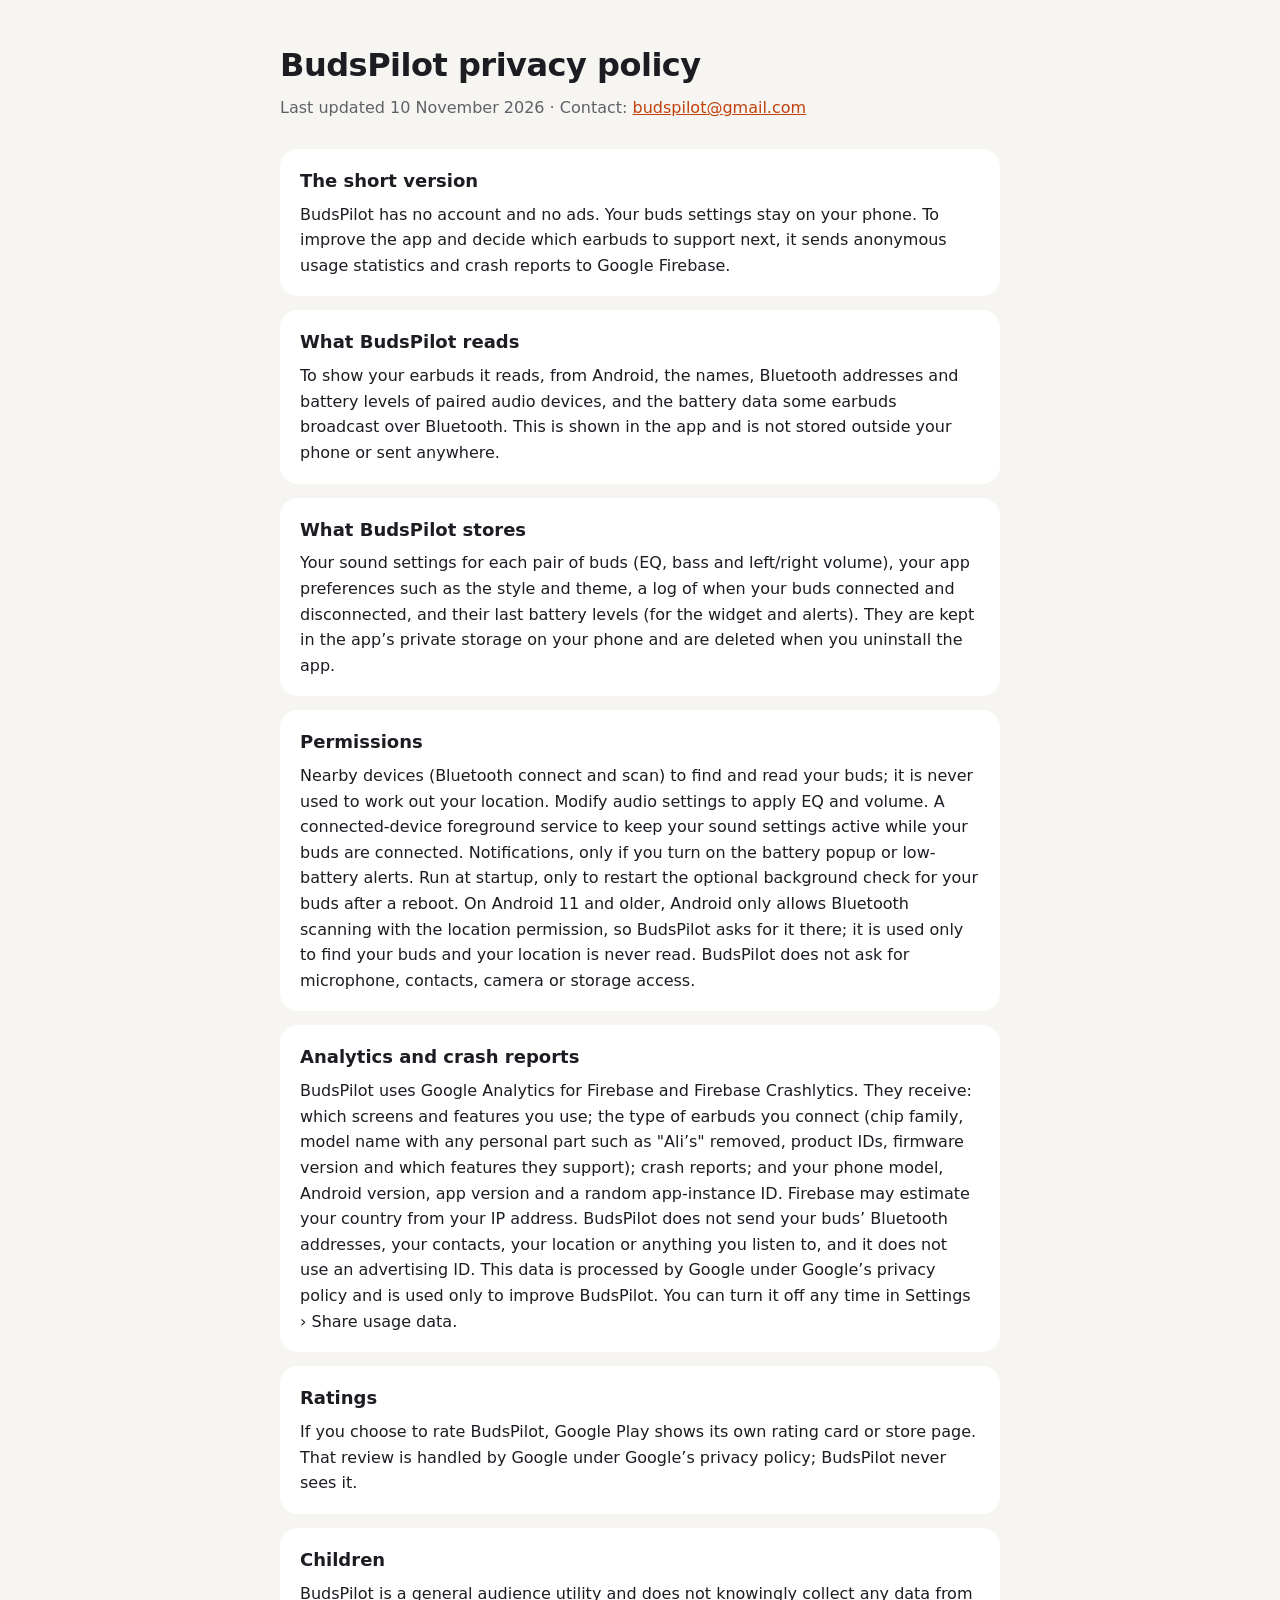
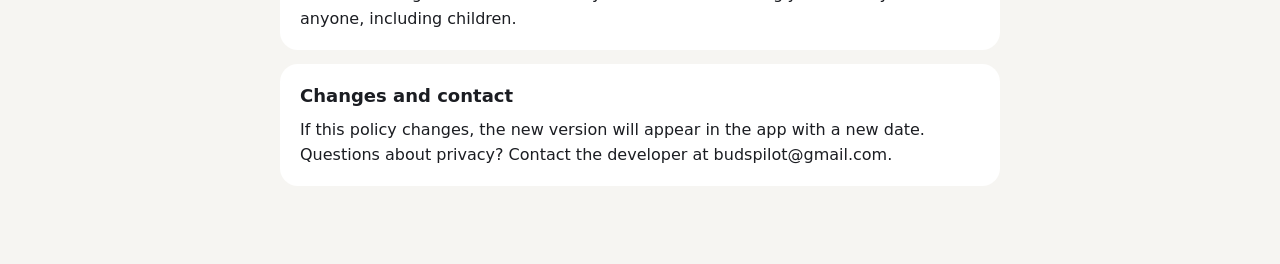
==== privacy.html @ a3b413af "BudsPilot site: landing page and privacy policy" ====
<!doctype html>
<html lang="en">
<head>
<meta charset="utf-8">
<meta name="viewport" content="width=device-width, initial-scale=1">
<title>BudsPilot privacy policy</title>
<meta name="description" content="Privacy policy for BudsPilot, the Android app for earbuds without a companion app.">
<style>
  :root { --bg:#F6F5F2; --card:#FFFFFF; --text:#1B1D22; --muted:#5F6168; --accent:#C2410C; }
  @media (prefers-color-scheme: dark) { :root { --bg:#121316; --card:#1B1C20; --text:#F2F2F3; --muted:#A3A5AD; --accent:#FF9B70; } }
  body { margin:0; background:var(--bg); color:var(--text); font:16px/1.6 system-ui,-apple-system,Segoe UI,Roboto,sans-serif; }
  main { max-width:720px; margin:0 auto; padding:40px 16px 64px; }
  h1 { font-size:32px; margin:0 0 4px; letter-spacing:-0.5px; }
  .meta { color:var(--muted); margin:0 0 28px; }
  section { background:var(--card); border-radius:18px; padding:18px 20px; margin:0 0 14px; }
  h2 { font-size:18px; margin:0 0 6px; }
  p { margin:0; }
  a { color:var(--accent); }
</style>
</head>
<body>
<main>
  <h1>BudsPilot privacy policy</h1>
  <p class="meta">Last updated 10 November 2026 · Contact: <a href="mailto:budspilot@gmail.com">budspilot@gmail.com</a></p>
  <section><h2>The short version</h2><p>BudsPilot has no account and no ads. Your buds settings stay on your phone. To improve the app and decide which earbuds to support next, it sends anonymous usage statistics and crash reports to Google Firebase.</p></section>
  <section><h2>What BudsPilot reads</h2><p>To show your earbuds it reads, from Android, the names, Bluetooth addresses and battery levels of paired audio devices, and the battery data some earbuds broadcast over Bluetooth. This is shown in the app and is not stored outside your phone or sent anywhere.</p></section>
  <section><h2>What BudsPilot stores</h2><p>Your sound settings for each pair of buds (EQ, bass and left/right volume), your app preferences such as the style and theme, a log of when your buds connected and disconnected, and their last battery levels (for the widget and alerts). They are kept in the app’s private storage on your phone and are deleted when you uninstall the app.</p></section>
  <section><h2>Permissions</h2><p>Nearby devices (Bluetooth connect and scan) to find and read your buds; it is never used to work out your location. Modify audio settings to apply EQ and volume. A connected-device foreground service to keep your sound settings active while your buds are connected. Notifications, only if you turn on the battery popup or low-battery alerts. Run at startup, only to restart the optional background check for your buds after a reboot. On Android 11 and older, Android only allows Bluetooth scanning with the location permission, so BudsPilot asks for it there; it is used only to find your buds and your location is never read. BudsPilot does not ask for microphone, contacts, camera or storage access.</p></section>
  <section><h2>Analytics and crash reports</h2><p>BudsPilot uses Google Analytics for Firebase and Firebase Crashlytics. They receive: which screens and features you use; the type of earbuds you connect (chip family, model name with any personal part such as &quot;Ali’s&quot; removed, product IDs, firmware version and which features they support); crash reports; and your phone model, Android version, app version and a random app-instance ID. Firebase may estimate your country from your IP address. BudsPilot does not send your buds’ Bluetooth addresses, your contacts, your location or anything you listen to, and it does not use an advertising ID. This data is processed by Google under Google’s privacy policy and is used only to improve BudsPilot. You can turn it off any time in Settings › Share usage data.</p></section>
  <section><h2>Ratings</h2><p>If you choose to rate BudsPilot, Google Play shows its own rating card or store page. That review is handled by Google under Google’s privacy policy; BudsPilot never sees it.</p></section>
  <section><h2>Children</h2><p>BudsPilot is a general audience utility and does not knowingly collect any data from anyone, including children.</p></section>
  <section><h2>Changes and contact</h2><p>If this policy changes, the new version will appear in the app with a new date. Questions about privacy? Contact the developer at budspilot@gmail.com.</p></section>
</main>
</body>
</html>
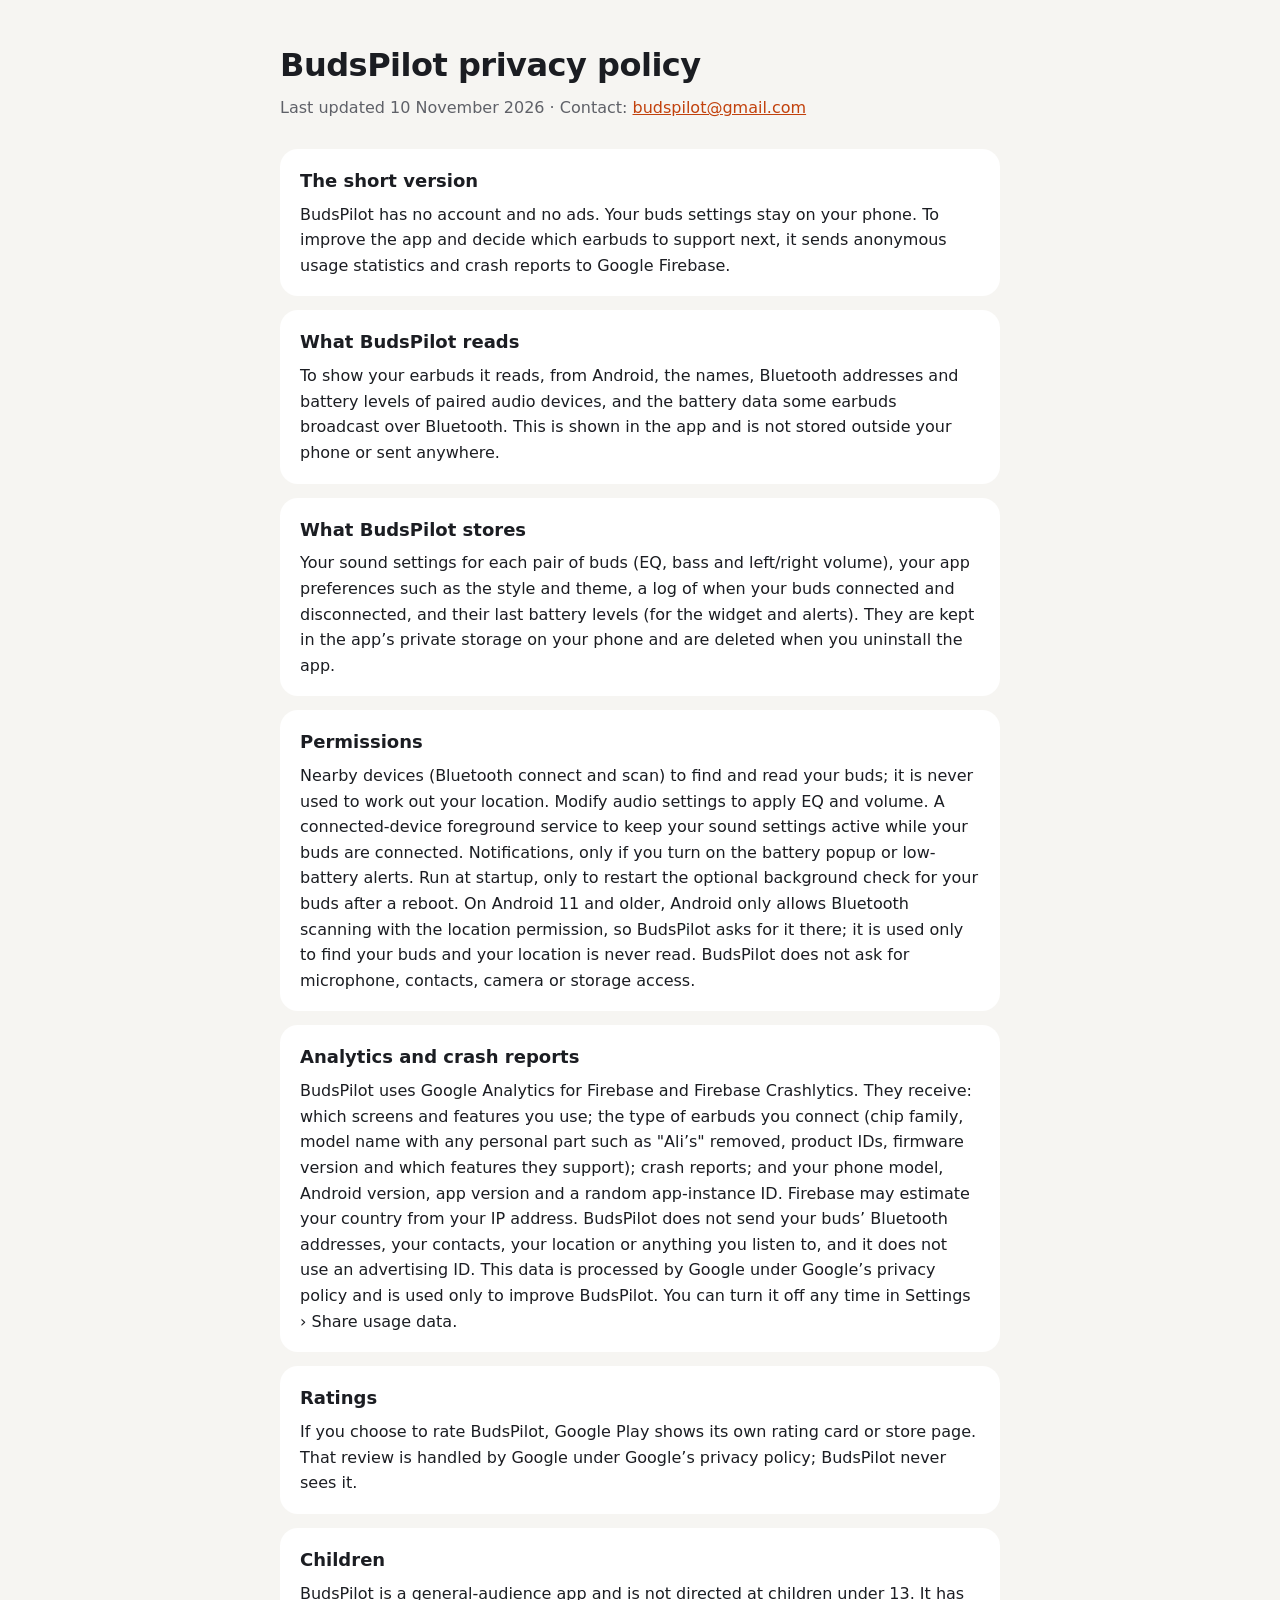
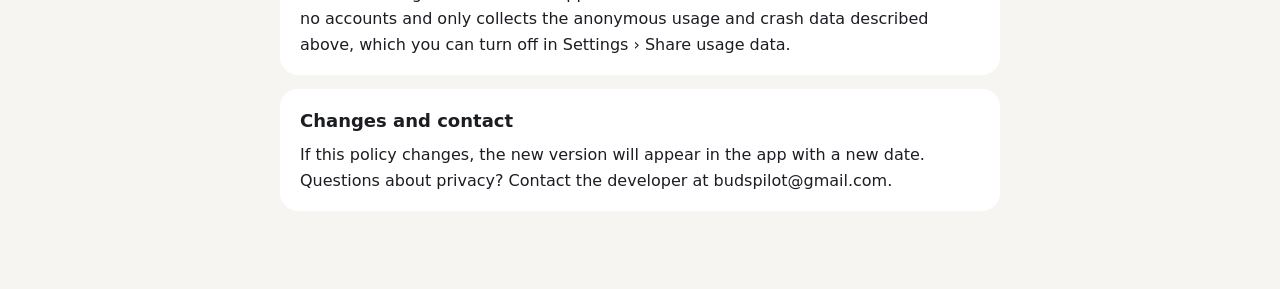
==== commit 9972c84b: "Privacy policy: Children section reflects anonymous analytics" ====
--- a/privacy.html
+++ b/privacy.html
@@ -28,7 +28,7 @@
   <section><h2>Permissions</h2><p>Nearby devices (Bluetooth connect and scan) to find and read your buds; it is never used to work out your location. Modify audio settings to apply EQ and volume. A connected-device foreground service to keep your sound settings active while your buds are connected. Notifications, only if you turn on the battery popup or low-battery alerts. Run at startup, only to restart the optional background check for your buds after a reboot. On Android 11 and older, Android only allows Bluetooth scanning with the location permission, so BudsPilot asks for it there; it is used only to find your buds and your location is never read. BudsPilot does not ask for microphone, contacts, camera or storage access.</p></section>
   <section><h2>Analytics and crash reports</h2><p>BudsPilot uses Google Analytics for Firebase and Firebase Crashlytics. They receive: which screens and features you use; the type of earbuds you connect (chip family, model name with any personal part such as &quot;Ali’s&quot; removed, product IDs, firmware version and which features they support); crash reports; and your phone model, Android version, app version and a random app-instance ID. Firebase may estimate your country from your IP address. BudsPilot does not send your buds’ Bluetooth addresses, your contacts, your location or anything you listen to, and it does not use an advertising ID. This data is processed by Google under Google’s privacy policy and is used only to improve BudsPilot. You can turn it off any time in Settings › Share usage data.</p></section>
   <section><h2>Ratings</h2><p>If you choose to rate BudsPilot, Google Play shows its own rating card or store page. That review is handled by Google under Google’s privacy policy; BudsPilot never sees it.</p></section>
-  <section><h2>Children</h2><p>BudsPilot is a general audience utility and does not knowingly collect any data from anyone, including children.</p></section>
+  <section><h2>Children</h2><p>BudsPilot is a general-audience app and is not directed at children under 13. It has no accounts and only collects the anonymous usage and crash data described above, which you can turn off in Settings › Share usage data.</p></section>
   <section><h2>Changes and contact</h2><p>If this policy changes, the new version will appear in the app with a new date. Questions about privacy? Contact the developer at budspilot@gmail.com.</p></section>
 </main>
 </body>
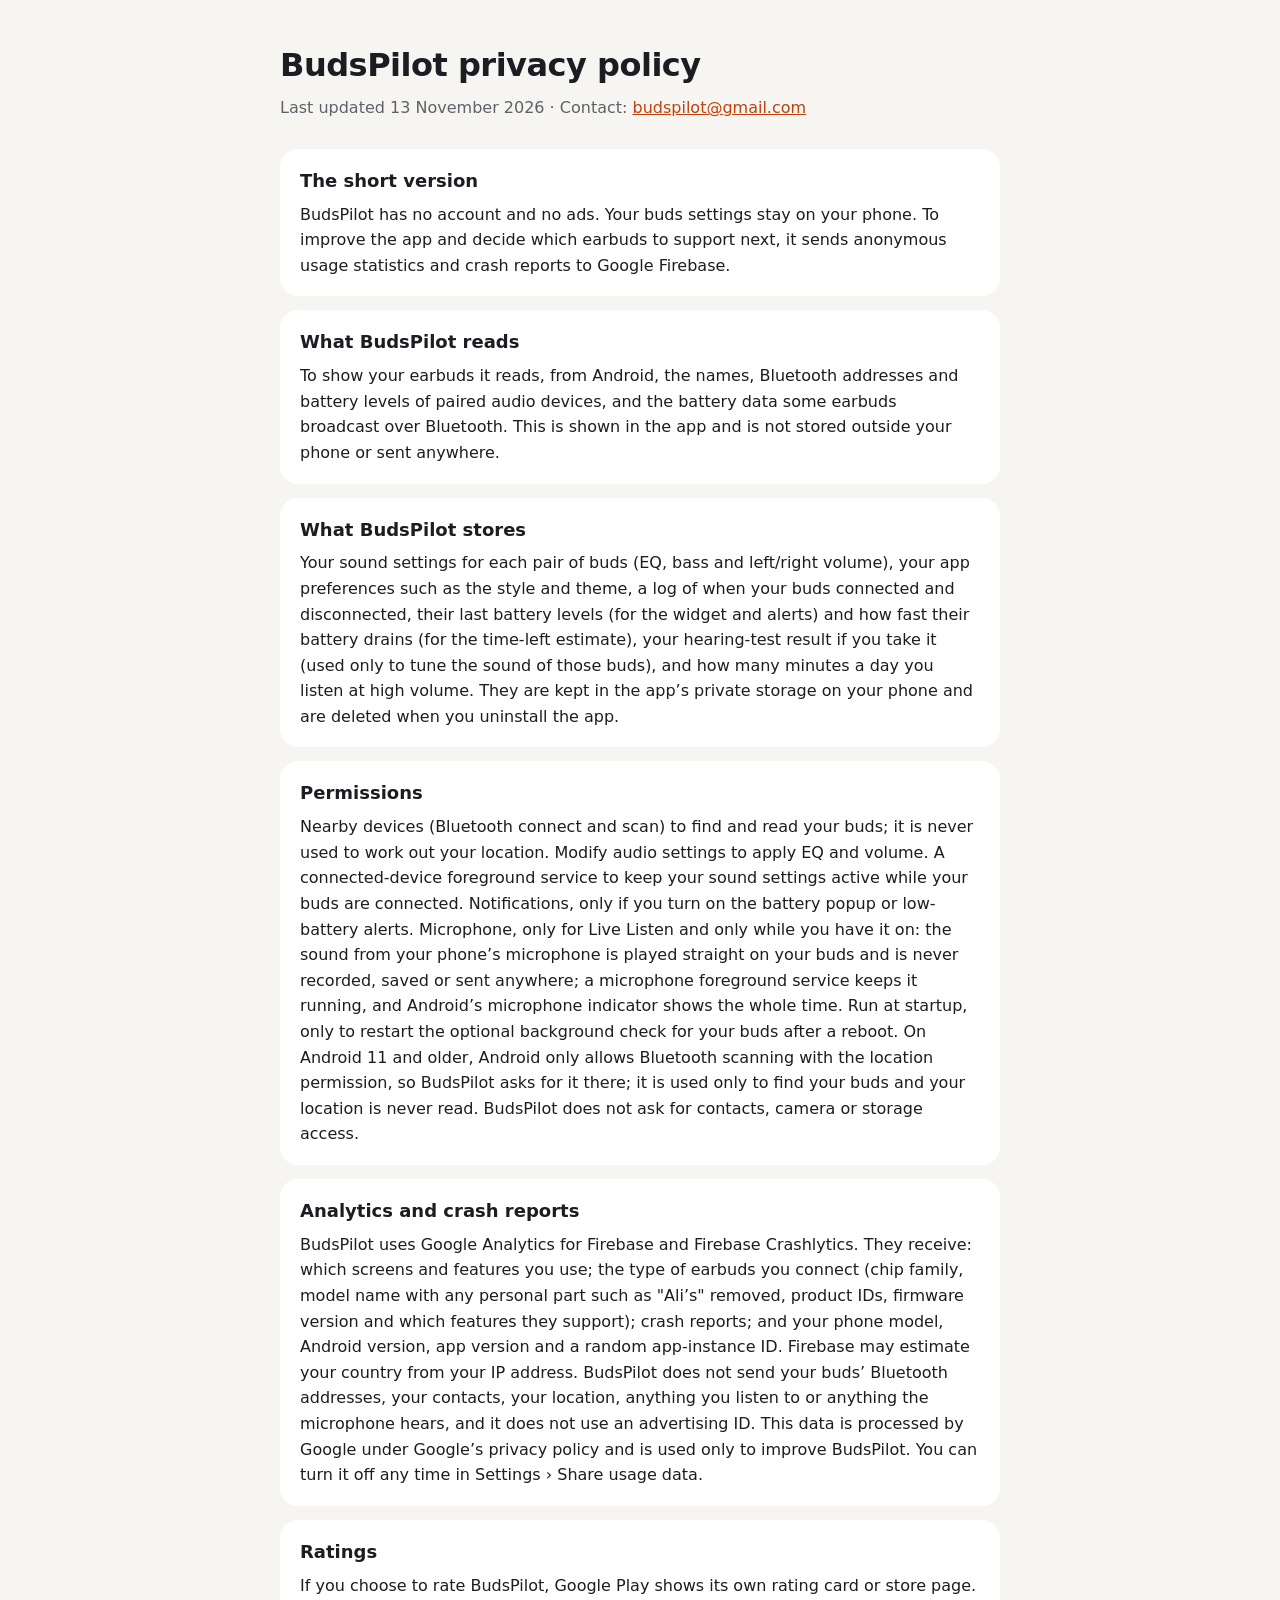
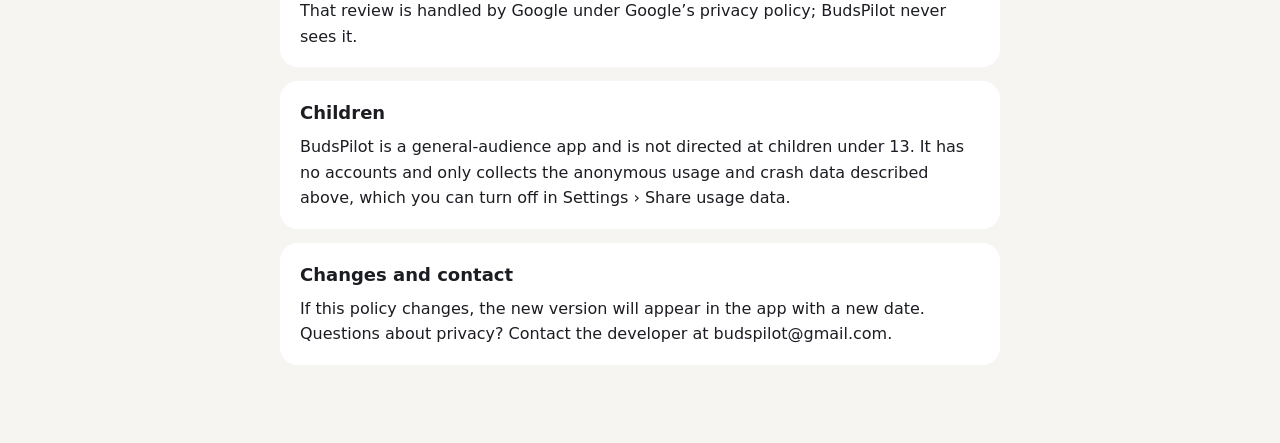
==== commit 120fd041: "Privacy policy 1.1.0: Live Listen microphone use, hearing test, battery and listening data" ====
--- a/privacy.html
+++ b/privacy.html
@@ -21,12 +21,12 @@
 <body>
 <main>
   <h1>BudsPilot privacy policy</h1>
-  <p class="meta">Last updated 10 November 2026 · Contact: <a href="mailto:budspilot@gmail.com">budspilot@gmail.com</a></p>
+  <p class="meta">Last updated 13 November 2026 · Contact: <a href="mailto:budspilot@gmail.com">budspilot@gmail.com</a></p>
   <section><h2>The short version</h2><p>BudsPilot has no account and no ads. Your buds settings stay on your phone. To improve the app and decide which earbuds to support next, it sends anonymous usage statistics and crash reports to Google Firebase.</p></section>
   <section><h2>What BudsPilot reads</h2><p>To show your earbuds it reads, from Android, the names, Bluetooth addresses and battery levels of paired audio devices, and the battery data some earbuds broadcast over Bluetooth. This is shown in the app and is not stored outside your phone or sent anywhere.</p></section>
-  <section><h2>What BudsPilot stores</h2><p>Your sound settings for each pair of buds (EQ, bass and left/right volume), your app preferences such as the style and theme, a log of when your buds connected and disconnected, and their last battery levels (for the widget and alerts). They are kept in the app’s private storage on your phone and are deleted when you uninstall the app.</p></section>
-  <section><h2>Permissions</h2><p>Nearby devices (Bluetooth connect and scan) to find and read your buds; it is never used to work out your location. Modify audio settings to apply EQ and volume. A connected-device foreground service to keep your sound settings active while your buds are connected. Notifications, only if you turn on the battery popup or low-battery alerts. Run at startup, only to restart the optional background check for your buds after a reboot. On Android 11 and older, Android only allows Bluetooth scanning with the location permission, so BudsPilot asks for it there; it is used only to find your buds and your location is never read. BudsPilot does not ask for microphone, contacts, camera or storage access.</p></section>
-  <section><h2>Analytics and crash reports</h2><p>BudsPilot uses Google Analytics for Firebase and Firebase Crashlytics. They receive: which screens and features you use; the type of earbuds you connect (chip family, model name with any personal part such as &quot;Ali’s&quot; removed, product IDs, firmware version and which features they support); crash reports; and your phone model, Android version, app version and a random app-instance ID. Firebase may estimate your country from your IP address. BudsPilot does not send your buds’ Bluetooth addresses, your contacts, your location or anything you listen to, and it does not use an advertising ID. This data is processed by Google under Google’s privacy policy and is used only to improve BudsPilot. You can turn it off any time in Settings › Share usage data.</p></section>
+  <section><h2>What BudsPilot stores</h2><p>Your sound settings for each pair of buds (EQ, bass and left/right volume), your app preferences such as the style and theme, a log of when your buds connected and disconnected, their last battery levels (for the widget and alerts) and how fast their battery drains (for the time-left estimate), your hearing-test result if you take it (used only to tune the sound of those buds), and how many minutes a day you listen at high volume. They are kept in the app’s private storage on your phone and are deleted when you uninstall the app.</p></section>
+  <section><h2>Permissions</h2><p>Nearby devices (Bluetooth connect and scan) to find and read your buds; it is never used to work out your location. Modify audio settings to apply EQ and volume. A connected-device foreground service to keep your sound settings active while your buds are connected. Notifications, only if you turn on the battery popup or low-battery alerts. Microphone, only for Live Listen and only while you have it on: the sound from your phone’s microphone is played straight on your buds and is never recorded, saved or sent anywhere; a microphone foreground service keeps it running, and Android’s microphone indicator shows the whole time. Run at startup, only to restart the optional background check for your buds after a reboot. On Android 11 and older, Android only allows Bluetooth scanning with the location permission, so BudsPilot asks for it there; it is used only to find your buds and your location is never read. BudsPilot does not ask for contacts, camera or storage access.</p></section>
+  <section><h2>Analytics and crash reports</h2><p>BudsPilot uses Google Analytics for Firebase and Firebase Crashlytics. They receive: which screens and features you use; the type of earbuds you connect (chip family, model name with any personal part such as &quot;Ali’s&quot; removed, product IDs, firmware version and which features they support); crash reports; and your phone model, Android version, app version and a random app-instance ID. Firebase may estimate your country from your IP address. BudsPilot does not send your buds’ Bluetooth addresses, your contacts, your location, anything you listen to or anything the microphone hears, and it does not use an advertising ID. This data is processed by Google under Google’s privacy policy and is used only to improve BudsPilot. You can turn it off any time in Settings › Share usage data.</p></section>
   <section><h2>Ratings</h2><p>If you choose to rate BudsPilot, Google Play shows its own rating card or store page. That review is handled by Google under Google’s privacy policy; BudsPilot never sees it.</p></section>
   <section><h2>Children</h2><p>BudsPilot is a general-audience app and is not directed at children under 13. It has no accounts and only collects the anonymous usage and crash data described above, which you can turn off in Settings › Share usage data.</p></section>
   <section><h2>Changes and contact</h2><p>If this policy changes, the new version will appear in the app with a new date. Questions about privacy? Contact the developer at budspilot@gmail.com.</p></section>
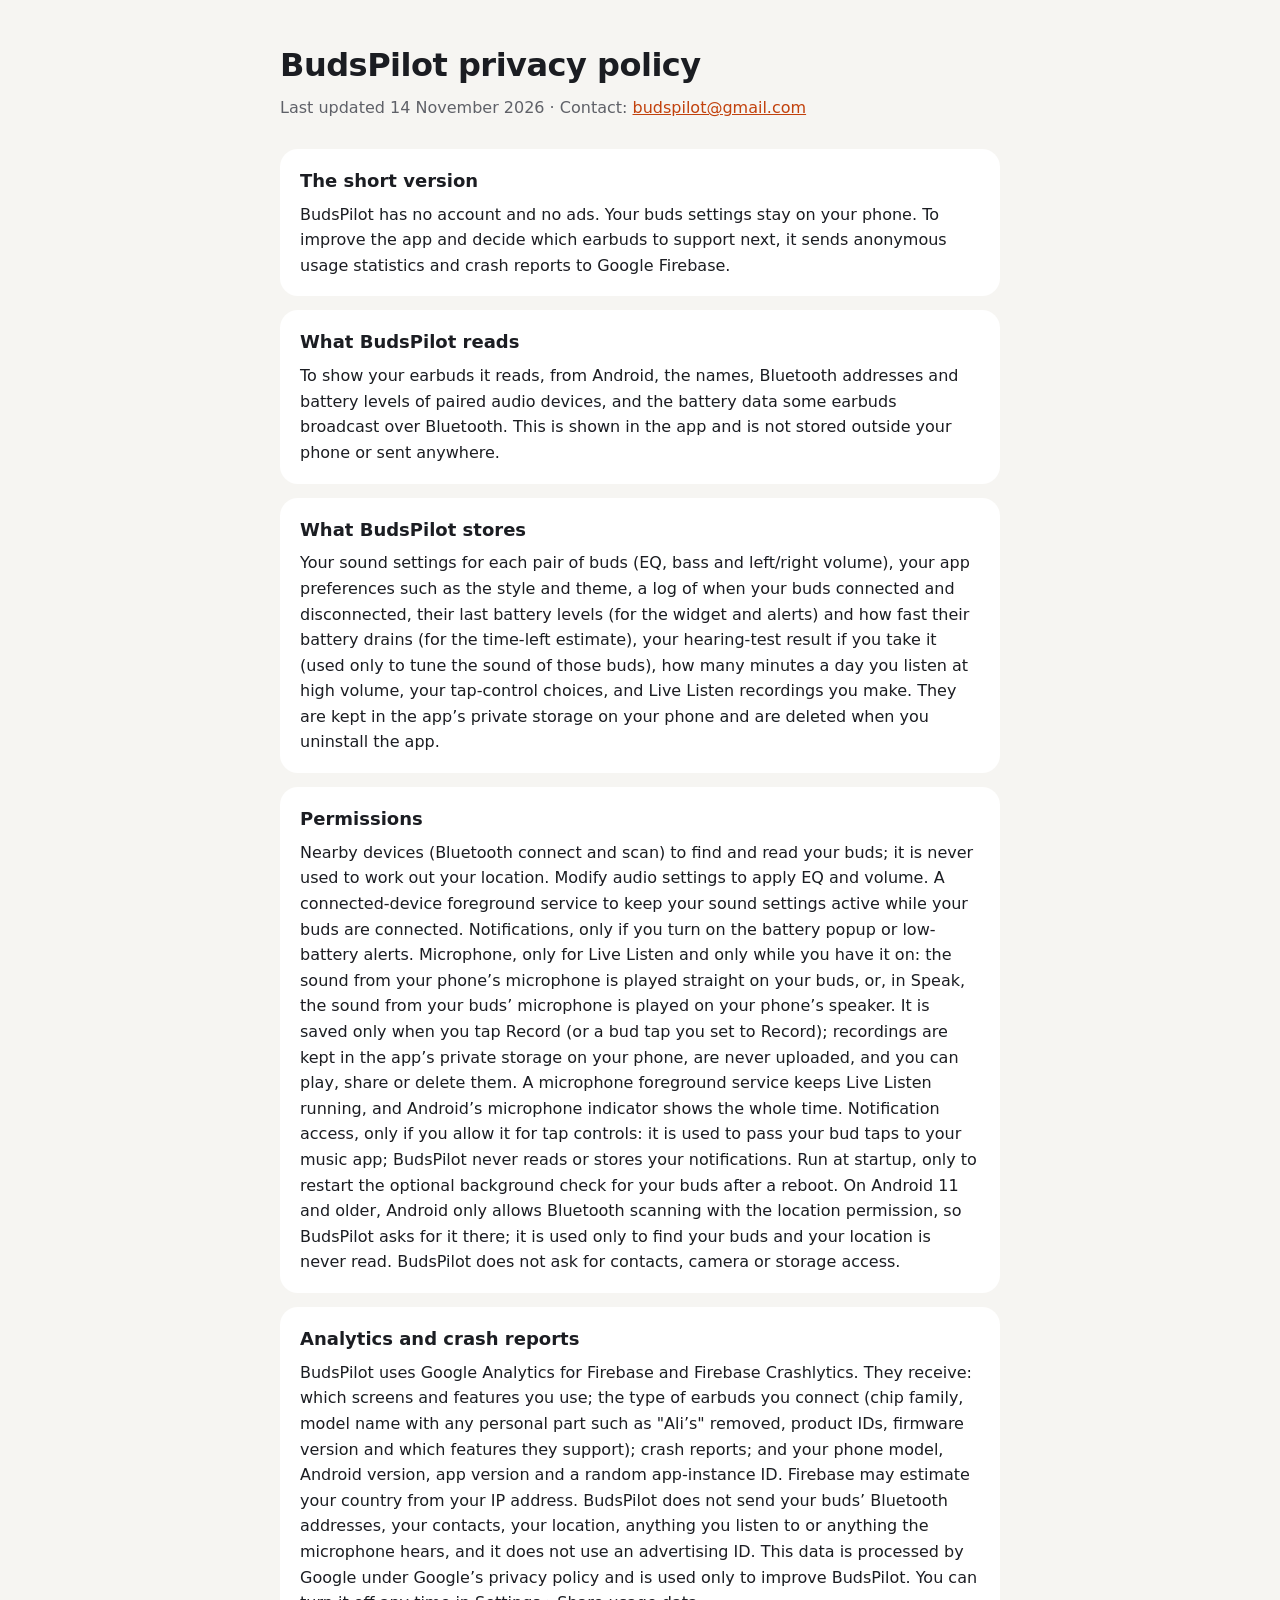
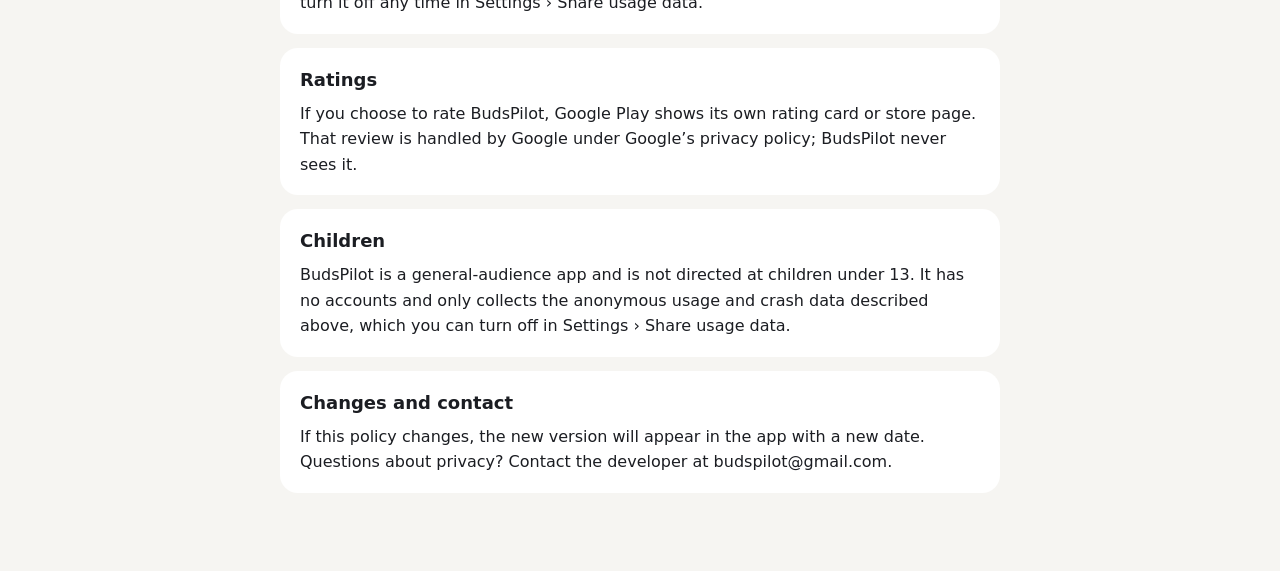
==== commit 3036b8f9: "Privacy policy 1.2.0: recordings, tap controls (notification access), Speak" ====
--- a/privacy.html
+++ b/privacy.html
@@ -21,11 +21,11 @@
 <body>
 <main>
   <h1>BudsPilot privacy policy</h1>
-  <p class="meta">Last updated 13 November 2026 · Contact: <a href="mailto:budspilot@gmail.com">budspilot@gmail.com</a></p>
+  <p class="meta">Last updated 14 November 2026 · Contact: <a href="mailto:budspilot@gmail.com">budspilot@gmail.com</a></p>
   <section><h2>The short version</h2><p>BudsPilot has no account and no ads. Your buds settings stay on your phone. To improve the app and decide which earbuds to support next, it sends anonymous usage statistics and crash reports to Google Firebase.</p></section>
   <section><h2>What BudsPilot reads</h2><p>To show your earbuds it reads, from Android, the names, Bluetooth addresses and battery levels of paired audio devices, and the battery data some earbuds broadcast over Bluetooth. This is shown in the app and is not stored outside your phone or sent anywhere.</p></section>
-  <section><h2>What BudsPilot stores</h2><p>Your sound settings for each pair of buds (EQ, bass and left/right volume), your app preferences such as the style and theme, a log of when your buds connected and disconnected, their last battery levels (for the widget and alerts) and how fast their battery drains (for the time-left estimate), your hearing-test result if you take it (used only to tune the sound of those buds), and how many minutes a day you listen at high volume. They are kept in the app’s private storage on your phone and are deleted when you uninstall the app.</p></section>
-  <section><h2>Permissions</h2><p>Nearby devices (Bluetooth connect and scan) to find and read your buds; it is never used to work out your location. Modify audio settings to apply EQ and volume. A connected-device foreground service to keep your sound settings active while your buds are connected. Notifications, only if you turn on the battery popup or low-battery alerts. Microphone, only for Live Listen and only while you have it on: the sound from your phone’s microphone is played straight on your buds and is never recorded, saved or sent anywhere; a microphone foreground service keeps it running, and Android’s microphone indicator shows the whole time. Run at startup, only to restart the optional background check for your buds after a reboot. On Android 11 and older, Android only allows Bluetooth scanning with the location permission, so BudsPilot asks for it there; it is used only to find your buds and your location is never read. BudsPilot does not ask for contacts, camera or storage access.</p></section>
+  <section><h2>What BudsPilot stores</h2><p>Your sound settings for each pair of buds (EQ, bass and left/right volume), your app preferences such as the style and theme, a log of when your buds connected and disconnected, their last battery levels (for the widget and alerts) and how fast their battery drains (for the time-left estimate), your hearing-test result if you take it (used only to tune the sound of those buds), how many minutes a day you listen at high volume, your tap-control choices, and Live Listen recordings you make. They are kept in the app’s private storage on your phone and are deleted when you uninstall the app.</p></section>
+  <section><h2>Permissions</h2><p>Nearby devices (Bluetooth connect and scan) to find and read your buds; it is never used to work out your location. Modify audio settings to apply EQ and volume. A connected-device foreground service to keep your sound settings active while your buds are connected. Notifications, only if you turn on the battery popup or low-battery alerts. Microphone, only for Live Listen and only while you have it on: the sound from your phone’s microphone is played straight on your buds, or, in Speak, the sound from your buds’ microphone is played on your phone’s speaker. It is saved only when you tap Record (or a bud tap you set to Record); recordings are kept in the app’s private storage on your phone, are never uploaded, and you can play, share or delete them. A microphone foreground service keeps Live Listen running, and Android’s microphone indicator shows the whole time. Notification access, only if you allow it for tap controls: it is used to pass your bud taps to your music app; BudsPilot never reads or stores your notifications. Run at startup, only to restart the optional background check for your buds after a reboot. On Android 11 and older, Android only allows Bluetooth scanning with the location permission, so BudsPilot asks for it there; it is used only to find your buds and your location is never read. BudsPilot does not ask for contacts, camera or storage access.</p></section>
   <section><h2>Analytics and crash reports</h2><p>BudsPilot uses Google Analytics for Firebase and Firebase Crashlytics. They receive: which screens and features you use; the type of earbuds you connect (chip family, model name with any personal part such as &quot;Ali’s&quot; removed, product IDs, firmware version and which features they support); crash reports; and your phone model, Android version, app version and a random app-instance ID. Firebase may estimate your country from your IP address. BudsPilot does not send your buds’ Bluetooth addresses, your contacts, your location, anything you listen to or anything the microphone hears, and it does not use an advertising ID. This data is processed by Google under Google’s privacy policy and is used only to improve BudsPilot. You can turn it off any time in Settings › Share usage data.</p></section>
   <section><h2>Ratings</h2><p>If you choose to rate BudsPilot, Google Play shows its own rating card or store page. That review is handled by Google under Google’s privacy policy; BudsPilot never sees it.</p></section>
   <section><h2>Children</h2><p>BudsPilot is a general-audience app and is not directed at children under 13. It has no accounts and only collects the anonymous usage and crash data described above, which you can turn off in Settings › Share usage data.</p></section>
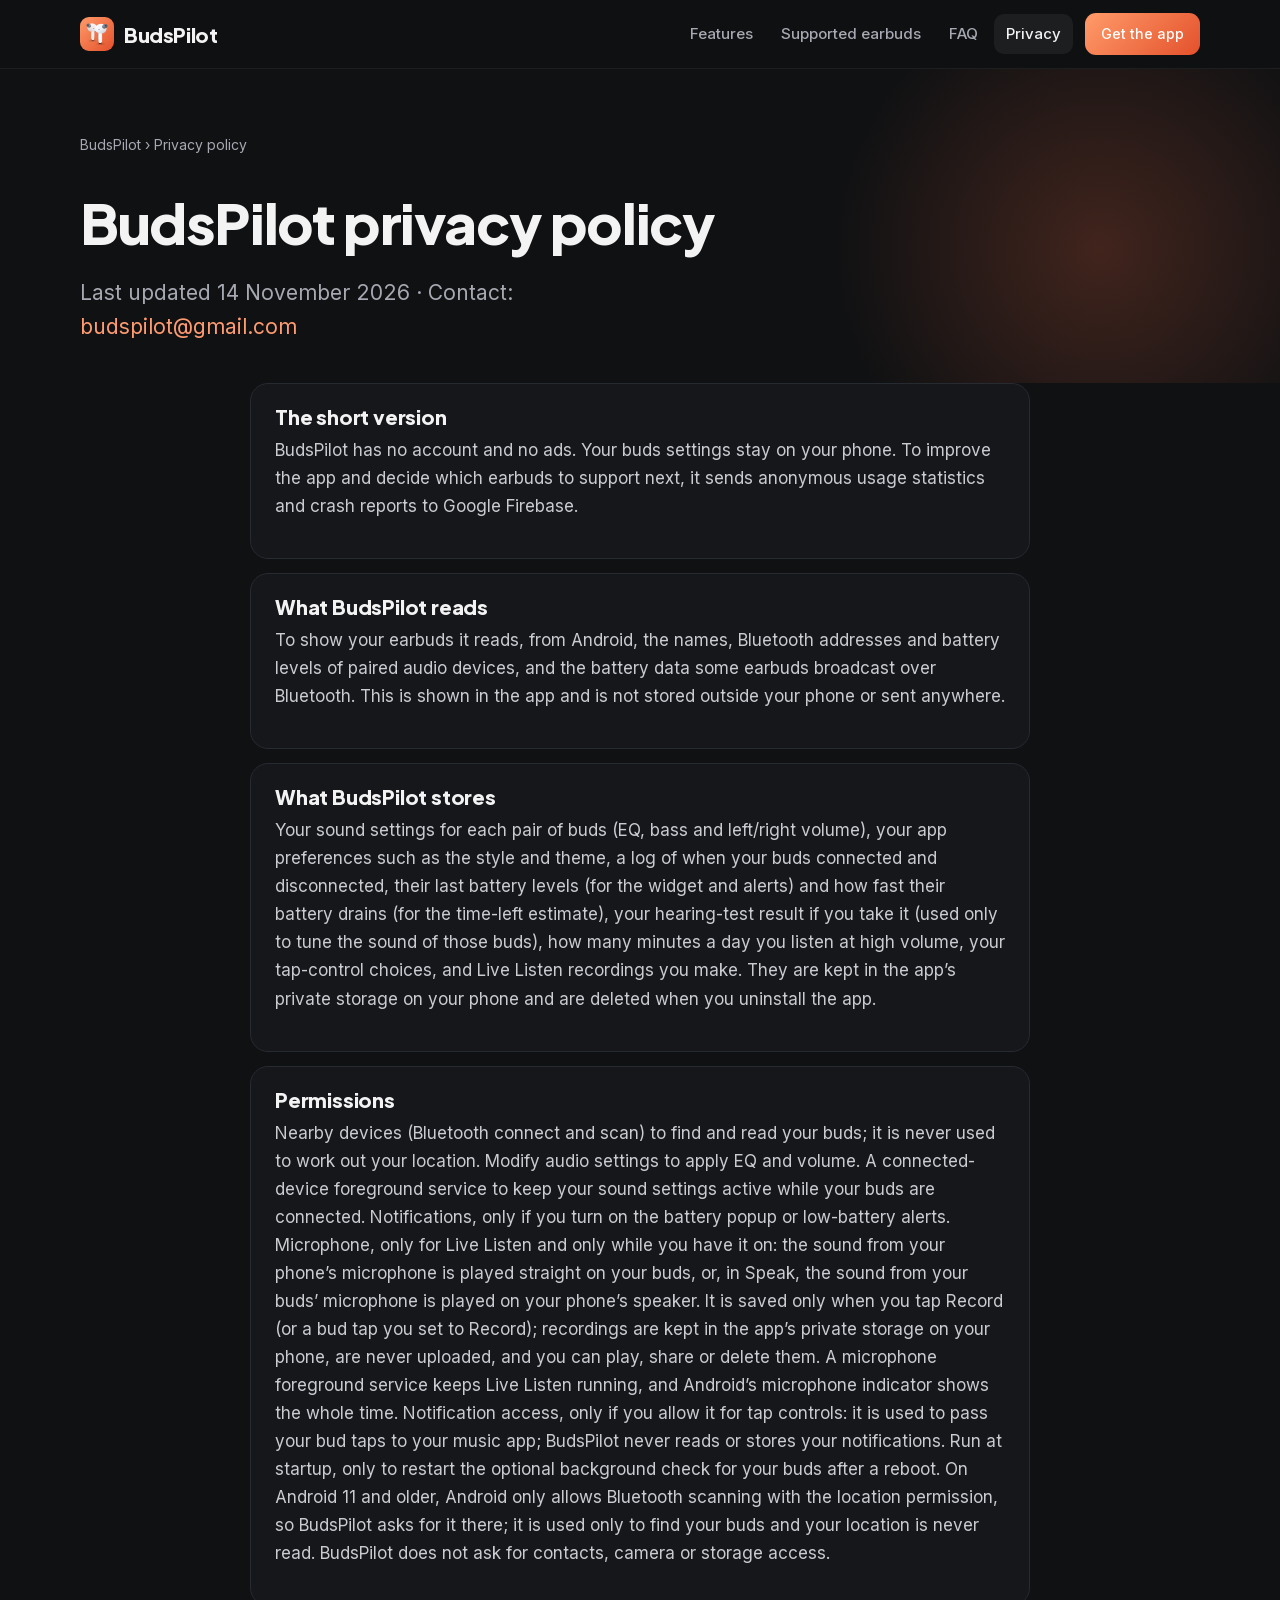
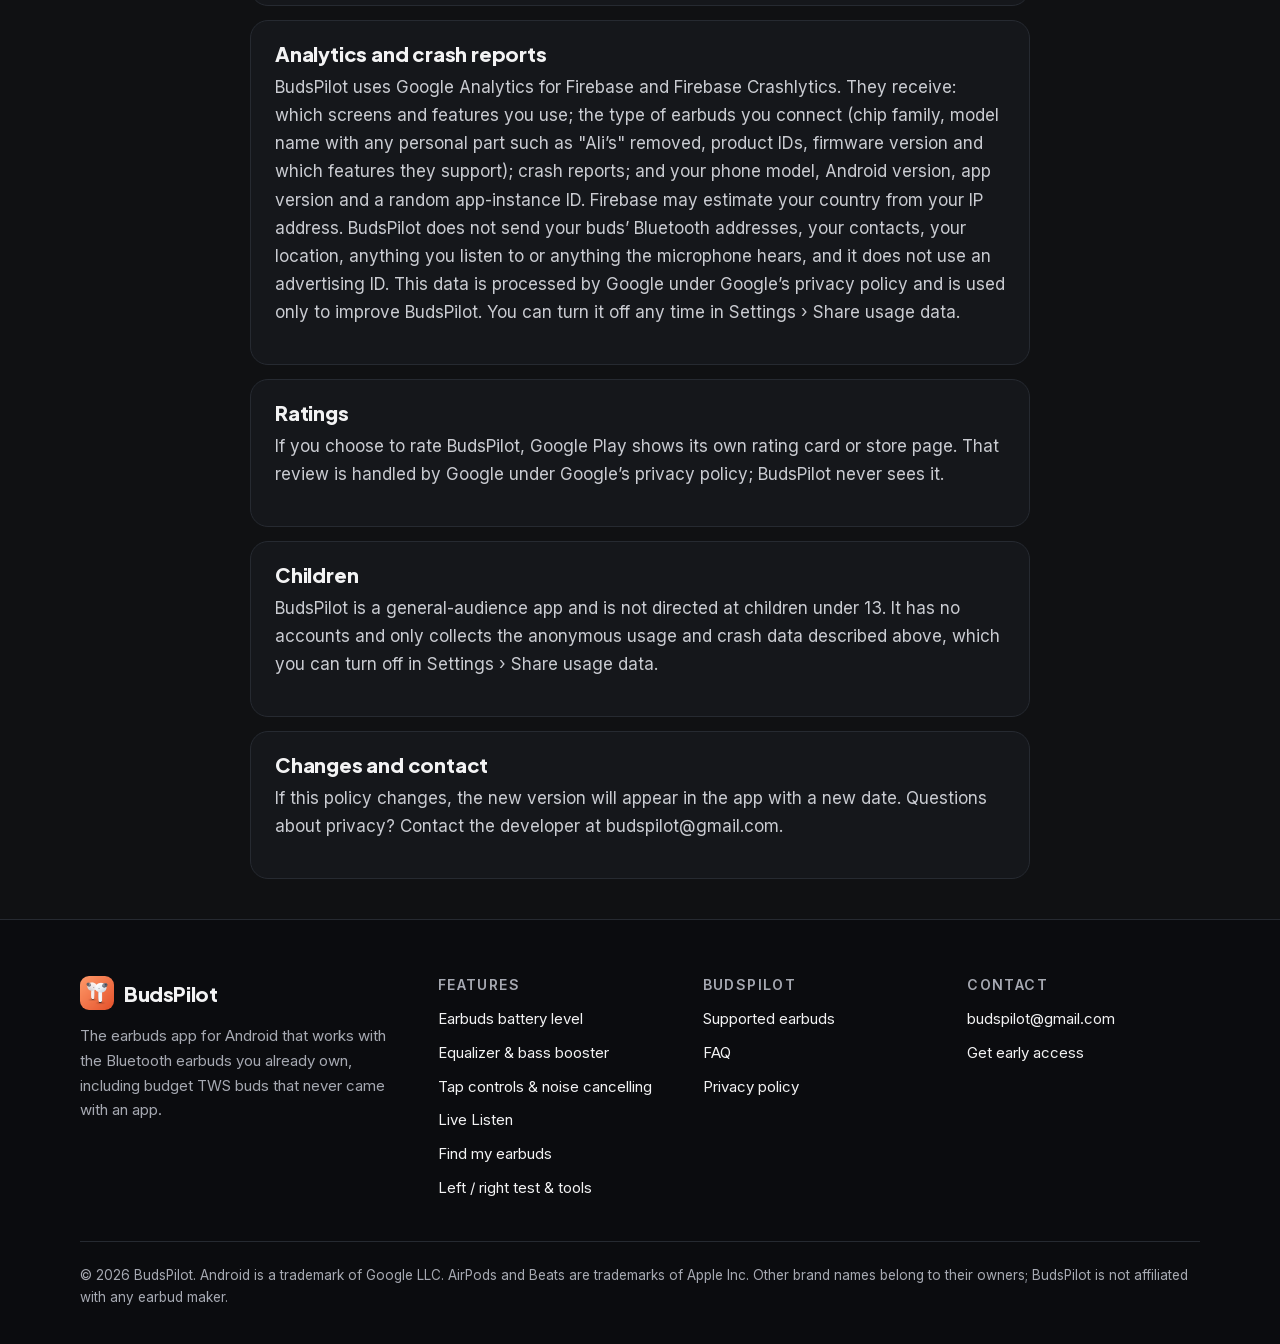
==== commit 3a747669: "Revamp site: new landing page, feature pages, SEO metadata and structured data" ====
--- a/privacy.html
+++ b/privacy.html
@@ -3,25 +3,42 @@
 <head>
 <meta charset="utf-8">
 <meta name="viewport" content="width=device-width, initial-scale=1">
-<title>BudsPilot privacy policy</title>
+<title>Privacy Policy | BudsPilot</title>
 <meta name="description" content="Privacy policy for BudsPilot, the Android app for earbuds without a companion app.">
-<style>
-  :root { --bg:#F6F5F2; --card:#FFFFFF; --text:#1B1D22; --muted:#5F6168; --accent:#C2410C; }
-  @media (prefers-color-scheme: dark) { :root { --bg:#121316; --card:#1B1C20; --text:#F2F2F3; --muted:#A3A5AD; --accent:#FF9B70; } }
-  body { margin:0; background:var(--bg); color:var(--text); font:16px/1.6 system-ui,-apple-system,Segoe UI,Roboto,sans-serif; }
-  main { max-width:720px; margin:0 auto; padding:40px 16px 64px; }
-  h1 { font-size:32px; margin:0 0 4px; letter-spacing:-0.5px; }
-  .meta { color:var(--muted); margin:0 0 28px; }
-  section { background:var(--card); border-radius:18px; padding:18px 20px; margin:0 0 14px; }
-  h2 { font-size:18px; margin:0 0 6px; }
-  p { margin:0; }
-  a { color:var(--accent); }
-</style>
+<link rel="canonical" href="https://rizwanahmad8311.github.io/budspilot-site/privacy.html">
+<meta name="robots" content="index, follow, max-image-preview:large">
+<meta name="theme-color" content="#101113">
+<meta property="og:type" content="website">
+<meta property="og:site_name" content="BudsPilot">
+<meta property="og:title" content="Privacy Policy | BudsPilot">
+<meta property="og:description" content="Privacy policy for BudsPilot, the Android app for earbuds without a companion app.">
+<meta property="og:url" content="https://rizwanahmad8311.github.io/budspilot-site/privacy.html">
+<meta property="og:image" content="https://rizwanahmad8311.github.io/budspilot-site/assets/og.png">
+<meta property="og:image:width" content="1200">
+<meta property="og:image:height" content="630">
+<meta name="twitter:card" content="summary_large_image">
+<link rel="icon" type="image/png" href="assets/favicon.png">
+<link rel="apple-touch-icon" href="icon.png">
+<link rel="manifest" href="site.webmanifest">
+<link rel="preload" href="assets/fonts/PlusJakartaSans-ExtraBold.woff2" as="font" type="font/woff2" crossorigin>
+<link rel="preload" href="assets/fonts/Inter-Regular.woff2" as="font" type="font/woff2" crossorigin>
+<link rel="stylesheet" href="assets/style.css">
+<noscript><style>.rv{opacity:1;transform:none}</style></noscript>
+<script type="application/ld+json">{"@context": "https://schema.org", "@graph": [{"@type": "Organization", "@id": "https://rizwanahmad8311.github.io/budspilot-site/#org", "name": "BudsPilot", "url": "https://rizwanahmad8311.github.io/budspilot-site/", "logo": "https://rizwanahmad8311.github.io/budspilot-site/icon.png", "email": "budspilot@gmail.com"}, {"@type": "BreadcrumbList", "itemListElement": [{"@type": "ListItem", "position": 1, "name": "BudsPilot", "item": "https://rizwanahmad8311.github.io/budspilot-site/"}, {"@type": "ListItem", "position": 2, "name": "Privacy policy", "item": "https://rizwanahmad8311.github.io/budspilot-site/privacy.html"}]}]}</script>
 </head>
 <body>
-<main>
-  <h1>BudsPilot privacy policy</h1>
-  <p class="meta">Last updated 14 November 2026 · Contact: <a href="mailto:budspilot@gmail.com">budspilot@gmail.com</a></p>
+<a class="skip" href="#main">Skip to content</a>
+<header class="top"><div class="wrap">
+<a class="brand" href="index.html"><img src="icon.png" width="34" height="34" alt="">BudsPilot</a>
+<button class="menu" aria-label="Menu" aria-expanded="false" aria-controls="nav"><svg width="22" height="22" viewBox="0 0 24 24" fill="none" stroke="currentColor" stroke-width="2" stroke-linecap="round"><path d="M4 7h16M4 12h16M4 17h16"/></svg></button>
+<nav class="nav" id="nav" aria-label="Main"><a href="index.html#features">Features</a><a href="supported-earbuds.html">Supported earbuds</a><a href="index.html#faq">FAQ</a><a href="privacy.html" aria-current="page">Privacy</a><a class="btn sm" href="index.html#get">Get the app</a></nav>
+</div></header>
+<main id="main">
+<div class="phead"><div class="wrap">
+<nav class="crumbs" aria-label="Breadcrumb"><a href="index.html">BudsPilot</a> › Privacy policy</nav>
+<div style="padding:36px 0 8px;max-width:760px"><h1>BudsPilot privacy policy</h1>
+<p class="meta lede">Last updated 14 November 2026 · Contact: <a href="mailto:budspilot@gmail.com">budspilot@gmail.com</a></p></div></div></div>
+<div class="wrap"><div class="prose policy">
   <section><h2>The short version</h2><p>BudsPilot has no account and no ads. Your buds settings stay on your phone. To improve the app and decide which earbuds to support next, it sends anonymous usage statistics and crash reports to Google Firebase.</p></section>
   <section><h2>What BudsPilot reads</h2><p>To show your earbuds it reads, from Android, the names, Bluetooth addresses and battery levels of paired audio devices, and the battery data some earbuds broadcast over Bluetooth. This is shown in the app and is not stored outside your phone or sent anywhere.</p></section>
   <section><h2>What BudsPilot stores</h2><p>Your sound settings for each pair of buds (EQ, bass and left/right volume), your app preferences such as the style and theme, a log of when your buds connected and disconnected, their last battery levels (for the widget and alerts) and how fast their battery drains (for the time-left estimate), your hearing-test result if you take it (used only to tune the sound of those buds), how many minutes a day you listen at high volume, your tap-control choices, and Live Listen recordings you make. They are kept in the app’s private storage on your phone and are deleted when you uninstall the app.</p></section>
@@ -30,6 +47,18 @@
   <section><h2>Ratings</h2><p>If you choose to rate BudsPilot, Google Play shows its own rating card or store page. That review is handled by Google under Google’s privacy policy; BudsPilot never sees it.</p></section>
   <section><h2>Children</h2><p>BudsPilot is a general-audience app and is not directed at children under 13. It has no accounts and only collects the anonymous usage and crash data described above, which you can turn off in Settings › Share usage data.</p></section>
   <section><h2>Changes and contact</h2><p>If this policy changes, the new version will appear in the app with a new date. Questions about privacy? Contact the developer at budspilot@gmail.com.</p></section>
+</div></div>
 </main>
+<footer><div class="wrap">
+<div class="fgrid">
+<div><a class="brand" href="index.html"><img src="icon.png" width="34" height="34" alt="">BudsPilot</a>
+<p class="about">The earbuds app for Android that works with the Bluetooth earbuds you already own, including budget TWS buds that never came with an app.</p></div>
+<div><h4>Features</h4><ul><li><a href="earbuds-battery-level.html">Earbuds battery level</a></li><li><a href="earbuds-equalizer.html">Equalizer & bass booster</a></li><li><a href="earbuds-tap-controls.html">Tap controls & noise cancelling</a></li><li><a href="live-listen.html">Live Listen</a></li><li><a href="find-my-earbuds.html">Find my earbuds</a></li><li><a href="earbuds-test-and-tools.html">Left / right test & tools</a></li></ul></div>
+<div><h4>BudsPilot</h4><ul><li><a href="supported-earbuds.html">Supported earbuds</a></li><li><a href="index.html#faq">FAQ</a></li><li><a href="privacy.html">Privacy policy</a></li></ul></div>
+<div><h4>Contact</h4><ul><li><a href="mailto:budspilot@gmail.com">budspilot@gmail.com</a></li><li><a href="mailto:budspilot@gmail.com?subject=BudsPilot%20early%20access&body=Please%20let%20me%20know%20when%20BudsPilot%20is%20on%20Google%20Play.%20My%20earbuds%3A%20">Get early access</a></li></ul></div>
+</div>
+<div class="legal"><span>© 2026 BudsPilot. Android is a trademark of Google LLC. AirPods and Beats are trademarks of Apple Inc. Other brand names belong to their owners; BudsPilot is not affiliated with any earbud maker.</span></div>
+</div></footer>
+<script src="assets/app.js" defer></script>
 </body>
 </html>
--- a/assets/style.css
+++ b/assets/style.css
@@ -0,0 +1,226 @@
+@font-face{font-family:"Inter";font-weight:400;font-display:swap;src:url(fonts/Inter-Regular.woff2) format("woff2")}
+@font-face{font-family:"Inter";font-weight:500;font-display:swap;src:url(fonts/Inter-Medium.woff2) format("woff2")}
+@font-face{font-family:"Inter";font-weight:600;font-display:swap;src:url(fonts/Inter-SemiBold.woff2) format("woff2")}
+@font-face{font-family:"Jakarta";font-weight:700;font-display:swap;src:url(fonts/PlusJakartaSans-Bold.woff2) format("woff2")}
+@font-face{font-family:"Jakarta";font-weight:800;font-display:swap;src:url(fonts/PlusJakartaSans-ExtraBold.woff2) format("woff2")}
+
+:root{
+  --bg:#101113; --bg2:#0B0C0F; --surface:#15171B; --surface2:#1C1F24; --line:#262A31;
+  --text:#F3F3F4; --muted:#A6A9B2; --accent:#F0683E; --accent-text:#FF9B70;
+  --accent-soft:rgba(240,104,62,.14); --cream:#F5EEE7; --ink:#1B1D22; --green:#34D27B;
+  --grad:linear-gradient(135deg,#FF9B6A,#E4512B);
+  --display:"Jakarta","Inter",system-ui,sans-serif;
+  --body:"Inter",system-ui,-apple-system,"Segoe UI",Roboto,sans-serif;
+  --r:24px; --max:1160px;
+}
+*{box-sizing:border-box}
+html{scroll-behavior:smooth;-webkit-text-size-adjust:100%}
+body{margin:0;background:var(--bg);color:var(--text);font:17px/1.65 var(--body);-webkit-font-smoothing:antialiased;overflow-x:hidden}
+img{max-width:100%;height:auto;display:block}
+a{color:var(--accent-text);text-decoration:none}
+a:hover{text-decoration:underline}
+h1,h2,h3{font-family:var(--display);font-weight:800;letter-spacing:-.025em;line-height:1.1;margin:0;text-wrap:balance}
+h1{font-size:clamp(38px,6.2vw,68px)}
+h2{font-size:clamp(30px,4.2vw,46px)}
+h3{font-size:21px;font-weight:700;letter-spacing:-.01em;line-height:1.25}
+p{margin:0}
+.wrap{max-width:var(--max);margin:0 auto;padding:0 20px}
+.accent{background:var(--grad);-webkit-background-clip:text;background-clip:text;color:transparent}
+.muted{color:var(--muted)}
+.skip{position:absolute;left:-999px}
+.skip:focus{left:12px;top:12px;z-index:99;background:#fff;color:#000;padding:8px 12px;border-radius:8px}
+:focus-visible{outline:2px solid var(--accent-text);outline-offset:3px;border-radius:6px}
+
+/* header */
+.top{position:sticky;top:0;z-index:50;background:rgba(16,17,19,.78);backdrop-filter:saturate(160%) blur(14px);-webkit-backdrop-filter:saturate(160%) blur(14px);border-bottom:1px solid rgba(255,255,255,.06)}
+.top .wrap{display:flex;align-items:center;gap:24px;height:68px}
+.brand{display:flex;align-items:center;gap:10px;font:800 20px var(--display);color:var(--text);letter-spacing:-.02em}
+.brand:hover{text-decoration:none}
+.brand img{width:34px;height:34px;border-radius:9px}
+.nav{display:flex;gap:4px;margin-left:auto;align-items:center}
+.nav a{color:var(--muted);font-weight:500;font-size:15px;padding:8px 12px;border-radius:10px}
+.nav a:hover,.nav a[aria-current]{color:var(--text);background:rgba(255,255,255,.06);text-decoration:none}
+.nav .btn{margin-left:8px;color:#fff}
+.menu{display:none;margin-left:auto;background:none;border:1px solid var(--line);color:var(--text);border-radius:12px;width:44px;height:44px;cursor:pointer}
+.menu svg{display:block;margin:auto}
+
+/* buttons */
+.btn{display:inline-flex;align-items:center;gap:10px;background:var(--grad);color:#fff;font-weight:600;font-size:16px;padding:14px 22px;border-radius:14px;border:0;box-shadow:0 10px 30px -8px rgba(240,104,62,.55);transition:transform .15s,box-shadow .15s}
+.btn:hover{text-decoration:none;transform:translateY(-2px);box-shadow:0 16px 36px -8px rgba(240,104,62,.7)}
+.btn.sm{padding:9px 16px;font-size:14px;border-radius:11px;box-shadow:none}
+.btn.ghost{background:rgba(255,255,255,.06);border:1px solid var(--line);box-shadow:none;color:var(--text)}
+.btn.ghost:hover{background:rgba(255,255,255,.1)}
+.btn svg{flex:none}
+
+/* hero */
+.hero{position:relative;padding:72px 0 0;overflow:hidden}
+.hero::before{content:"";position:absolute;inset:-20% -10% auto auto;width:900px;height:900px;background:radial-gradient(closest-side,rgba(240,104,62,.28),transparent 70%);pointer-events:none}
+.hero::after{content:"";position:absolute;left:-300px;top:200px;width:700px;height:700px;background:radial-gradient(closest-side,rgba(255,155,106,.10),transparent 70%);pointer-events:none}
+.hero .wrap{position:relative;z-index:1;display:grid;grid-template-columns:1.1fr .9fr;gap:40px;align-items:center}
+.pill{display:inline-flex;align-items:center;gap:8px;background:var(--accent-soft);color:var(--accent-text);border:1px solid rgba(240,104,62,.3);font-weight:600;font-size:14px;padding:6px 14px;border-radius:999px;margin-bottom:22px}
+.pill i{width:8px;height:8px;border-radius:50%;background:var(--green);box-shadow:0 0 0 4px rgba(52,210,123,.18)}
+.lede{font-size:clamp(18px,2vw,21px);color:var(--muted);margin:22px 0 30px;max-width:560px}
+.cta{display:flex;flex-wrap:wrap;gap:12px;align-items:center}
+.ticks{display:flex;flex-wrap:wrap;gap:8px 20px;list-style:none;padding:0;margin:28px 0 0;color:var(--muted);font-size:15px}
+.ticks li{display:flex;align-items:center;gap:7px}
+.ticks li::before{content:"✓";color:var(--green);font-weight:700}
+.phone{position:relative;justify-self:center;max-width:430px;margin-bottom:-6px}
+.phone img{width:100%;-webkit-mask-image:linear-gradient(#000 80%,transparent),linear-gradient(90deg,transparent,#000 5%,#000 95%,transparent);-webkit-mask-composite:source-in;mask-image:linear-gradient(#000 80%,transparent),linear-gradient(90deg,transparent,#000 5%,#000 95%,transparent);mask-composite:intersect}
+.hero .phone{align-self:end}
+
+/* strip */
+.strip{border-block:1px solid var(--line);background:var(--bg2);padding:18px 0;overflow:hidden}
+.strip ul{display:flex;gap:44px;list-style:none;margin:0;padding:0;white-space:nowrap;width:max-content;animation:slide 38s linear infinite;color:var(--muted);font-weight:500;font-size:15px}
+.strip li::before{content:"●";color:var(--accent);font-size:9px;margin-right:44px;vertical-align:middle}
+@keyframes slide{to{transform:translateX(-50%)}}
+
+/* sections */
+section{padding:96px 0}
+.head{max-width:720px;margin:0 auto 52px;text-align:center}
+.eyebrow{display:block;color:var(--accent-text);font-weight:600;font-size:14px;letter-spacing:.14em;text-transform:uppercase;margin-bottom:14px}
+.head p{color:var(--muted);font-size:19px;margin-top:16px}
+
+/* bento */
+.bento{display:grid;grid-template-columns:repeat(3,1fr);gap:18px}
+.card{position:relative;display:block;background:var(--surface);border:1px solid var(--line);border-radius:var(--r);padding:28px;color:var(--text);transition:transform .2s,border-color .2s,background .2s;overflow:hidden}
+a.card:hover{text-decoration:none;transform:translateY(-4px);border-color:rgba(240,104,62,.55);background:var(--surface2)}
+.card p{color:var(--muted);font-size:16px;margin-top:10px}
+.card .more{display:inline-block;margin-top:16px;color:var(--accent-text);font-weight:600;font-size:15px}
+.ico{width:52px;height:52px;border-radius:15px;display:grid;place-items:center;background:var(--accent-soft);color:var(--accent-text);margin-bottom:20px}
+.ico.g{background:rgba(52,210,123,.14);color:#5BE39A}
+.ico.p{background:rgba(167,139,250,.16);color:#B9A4FF}
+.ico.b{background:rgba(56,189,248,.14);color:#6CCBFA}
+.ico.y{background:rgba(250,204,21,.14);color:#F6D04D}
+
+/* showcase rows */
+.show{display:grid;grid-template-columns:1fr 1fr;gap:56px;align-items:center;margin-bottom:28px;background:var(--surface);border:1px solid var(--line);border-radius:32px;padding:56px 56px 0;overflow:hidden}
+.show.flip .copy{order:2}
+.show.light{background:var(--cream);color:var(--ink);border-color:transparent}
+.show.light p,.show.light li{color:#55575E}
+.show.light .eyebrow,.show.light a{color:#C2410C}
+.show.dark{background:#101113}
+.show .copy{padding-bottom:56px}
+.show p{color:var(--muted);margin-top:16px}
+.show .shot{align-self:end;max-width:400px;justify-self:center;width:100%}
+.show .shot{max-height:540px;overflow:hidden}
+.show .shot img{-webkit-mask-image:linear-gradient(90deg,transparent,#000 5%,#000 95%,transparent);mask-image:linear-gradient(90deg,transparent,#000 5%,#000 95%,transparent)}
+.mock{align-self:center;justify-self:center;width:100%;max-width:400px;padding-bottom:56px;display:grid;gap:14px}
+.mock .w{background:var(--surface);border:1px solid var(--line);border-radius:22px;padding:22px;box-shadow:0 24px 60px -20px rgba(0,0,0,.6)}
+.mock .w b{display:block;font:700 18px var(--display);margin-bottom:14px}
+.mock .row{display:grid;grid-template-columns:52px 1fr 48px;align-items:center;gap:12px;font-weight:600;font-size:15px;margin-top:10px}
+.mock .bar{height:9px;border-radius:9px;background:#2A2D34;overflow:hidden}
+.mock .bar i{display:block;height:100%;border-radius:9px;background:var(--grad)}
+.mock .row span:last-child{text-align:right}
+.mock .toast{display:flex;gap:12px;align-items:center;background:var(--surface2);border:1px solid var(--line);border-radius:18px;padding:14px 16px;font-size:15px}
+.mock .toast img{width:36px;height:36px;border-radius:10px;flex:none}
+.mock .toast small{display:block;color:var(--muted);font-size:13.5px}
+.mock .toast:nth-child(2){margin-left:28px}.mock .toast:nth-child(3){margin-right:28px}
+.list{list-style:none;padding:0;margin:22px 0 0;display:grid;gap:10px}
+.list li{position:relative;padding-left:30px;color:var(--muted)}
+.list li::before{content:"";position:absolute;left:0;top:5px;width:18px;height:18px;border-radius:50%;background:var(--grad);-webkit-mask:url("data:image/svg+xml,%3Csvg xmlns='http://www.w3.org/2000/svg' viewBox='0 0 18 18'%3E%3Ccircle cx='9' cy='9' r='9'/%3E%3C/svg%3E");opacity:.9}
+.list li::after{content:"";position:absolute;left:5px;top:10px;width:8px;height:4px;border-left:2px solid #fff;border-bottom:2px solid #fff;transform:rotate(-45deg)}
+.link{display:inline-block;margin-top:24px;font-weight:600}
+
+/* modes */
+.modes{display:grid;grid-template-columns:1fr 1fr;gap:18px}
+.mode{border-radius:var(--r);padding:34px;border:1px solid var(--line);background:var(--surface)}
+.mode.hot{background:linear-gradient(160deg,rgba(240,104,62,.2),rgba(240,104,62,.04) 55%),var(--surface);border-color:rgba(240,104,62,.4)}
+.tag{display:inline-block;font-weight:600;font-size:13px;padding:5px 12px;border-radius:999px;background:rgba(255,255,255,.08);margin-bottom:16px}
+.mode.hot .tag{background:var(--accent-soft);color:var(--accent-text)}
+
+/* steps */
+.steps{display:grid;grid-template-columns:repeat(3,1fr);gap:18px;counter-reset:s}
+.step{background:var(--surface);border:1px solid var(--line);border-radius:var(--r);padding:28px}
+.step::before{counter-increment:s;content:counter(s);display:grid;place-items:center;width:40px;height:40px;border-radius:12px;background:var(--grad);font:800 18px var(--display);margin-bottom:18px}
+.step p{color:var(--muted);margin-top:8px;font-size:16px}
+
+/* chips */
+.chips{display:flex;flex-wrap:wrap;gap:10px;justify-content:center;list-style:none;padding:0;margin:0}
+.chips li{background:var(--surface);border:1px solid var(--line);border-radius:999px;padding:9px 18px;font-weight:500;font-size:15px}
+
+/* faq */
+.faq{max-width:820px;margin:0 auto;display:grid;gap:12px}
+details{background:var(--surface);border:1px solid var(--line);border-radius:18px;padding:0 24px}
+details[open]{border-color:rgba(240,104,62,.45)}
+summary{cursor:pointer;list-style:none;font:700 18px/1.4 var(--display);padding:20px 34px 20px 0;position:relative}
+summary::-webkit-details-marker{display:none}
+summary::after{content:"+";position:absolute;right:0;top:50%;transform:translateY(-50%);font:400 28px var(--body);color:var(--accent-text);transition:transform .2s}
+details[open] summary::after{transform:translateY(-50%) rotate(45deg)}
+details p{color:var(--muted);padding:0 0 22px}
+
+/* cta band */
+.band{position:relative;border-radius:32px;padding:64px 32px;text-align:center;background:var(--grad);overflow:hidden;color:#fff}
+.band::before{content:"";position:absolute;inset:0;background:radial-gradient(600px 300px at 80% 0,rgba(255,255,255,.25),transparent)}
+.band>*{position:relative}
+.band img{width:84px;height:84px;border-radius:22px;margin:0 auto 22px;box-shadow:0 16px 40px rgba(0,0,0,.25)}
+.band p{font-size:19px;max-width:560px;margin:14px auto 28px;color:rgba(255,255,255,.92)}
+.band .btn{background:#14161A;box-shadow:0 12px 30px rgba(0,0,0,.3)}
+.band .btn.ghost{background:rgba(255,255,255,.18);border-color:rgba(255,255,255,.4);color:#fff}
+.band .cta{justify-content:center}
+
+/* article pages */
+.crumbs{font-size:14px;color:var(--muted);padding-top:28px}
+.crumbs a{color:var(--muted)}
+.phead{padding:36px 0 0;position:relative;overflow:hidden}
+.phead::before{content:"";position:absolute;right:-200px;top:-200px;width:760px;height:760px;background:radial-gradient(closest-side,rgba(240,104,62,.22),transparent 70%);pointer-events:none}
+.phead .grid{position:relative;display:grid;grid-template-columns:1.15fr .85fr;gap:48px;align-items:center}
+.phead h1{font-size:clamp(34px,5vw,56px)}
+.phead .phone{max-width:360px}
+.prose{max-width:780px;margin:0 auto}
+.prose h2{font-size:clamp(26px,3.4vw,36px);margin:56px 0 16px}
+.prose h3{margin:32px 0 8px}
+.prose p{color:#C9CBD1;margin:0 0 16px}
+.prose ul,.prose ol{color:#C9CBD1;padding-left:22px;margin:0 0 16px}
+.prose li{margin-bottom:8px}
+.prose li::marker{color:var(--accent-text)}
+.prose strong{color:var(--text)}
+.note{background:var(--surface);border:1px solid var(--line);border-left:3px solid var(--accent);border-radius:14px;padding:16px 20px;margin:24px 0;color:var(--muted);font-size:16px}
+.related{display:grid;grid-template-columns:repeat(3,1fr);gap:14px;margin-top:20px}
+.related a{background:var(--surface);border:1px solid var(--line);border-radius:16px;padding:18px;color:var(--text);font-weight:600}
+.related a:hover{border-color:rgba(240,104,62,.55);text-decoration:none}
+.related span{display:block;color:var(--muted);font-weight:400;font-size:14px;margin-top:4px}
+.policy section{padding:0;background:var(--surface);border:1px solid var(--line);border-radius:18px;padding:22px 24px;margin:0 0 14px}
+.policy h2{font-size:20px;margin:0 0 8px;letter-spacing:-.01em}
+.policy p{color:#C9CBD1}
+
+/* footer */
+footer{border-top:1px solid var(--line);background:var(--bg2);padding:56px 0 36px;font-size:15px;margin-top:40px}
+.fgrid{display:grid;grid-template-columns:1.4fr 1fr 1fr 1fr;gap:32px}
+footer h4{font:700 14px var(--body);letter-spacing:.1em;text-transform:uppercase;color:var(--muted);margin:0 0 14px}
+footer ul{list-style:none;padding:0;margin:0;display:grid;gap:9px}
+footer a{color:var(--text)}
+footer .about{color:var(--muted);margin-top:14px;max-width:320px}
+.legal{margin-top:40px;padding-top:22px;border-top:1px solid var(--line);color:var(--muted);font-size:13.5px;display:flex;flex-wrap:wrap;gap:8px 24px;justify-content:space-between}
+
+/* reveal */
+.rv{opacity:0;transform:translateY(22px);transition:opacity .6s ease,transform .6s ease}
+.rv.in{opacity:1;transform:none}
+@media (prefers-reduced-motion:reduce){.rv{opacity:1;transform:none;transition:none}.strip ul{animation:none}html{scroll-behavior:auto}.btn,.card{transition:none}}
+
+@media (max-width:920px){
+  section{padding:68px 0}
+  .hero{padding-top:44px}
+  .hero .wrap,.phead .grid{grid-template-columns:1fr;gap:36px}
+  .hero .phone,.phead .phone{max-width:320px}
+  .bento,.steps{grid-template-columns:1fr 1fr}
+  .show{grid-template-columns:1fr;padding:36px 28px 0;gap:28px}
+  .show .copy{padding-bottom:0}
+  .show.flip .copy{order:0}
+  .show .shot{max-width:300px;max-height:420px}
+  .mock{padding-bottom:36px}
+  .fgrid{grid-template-columns:1fr 1fr}
+  .menu{display:block}
+  .nav{display:none;position:absolute;top:68px;left:0;right:0;flex-direction:column;align-items:stretch;background:#0F1013;border-bottom:1px solid var(--line);padding:12px 20px 20px;gap:2px}
+  .nav.open{display:flex}
+  .nav a{padding:13px 12px;font-size:17px}
+  .nav .btn{margin:10px 0 0;justify-content:center;padding:14px}
+}
+@media (max-width:620px){
+  body{font-size:16px}
+  .bento,.steps,.modes,.related{grid-template-columns:1fr}
+  .card,.mode,.step{padding:24px}
+  .cta .btn{width:100%;justify-content:center}
+  .band{padding:48px 22px;border-radius:26px}
+  .fgrid{grid-template-columns:1fr}
+  .head p{font-size:17px}
+}
